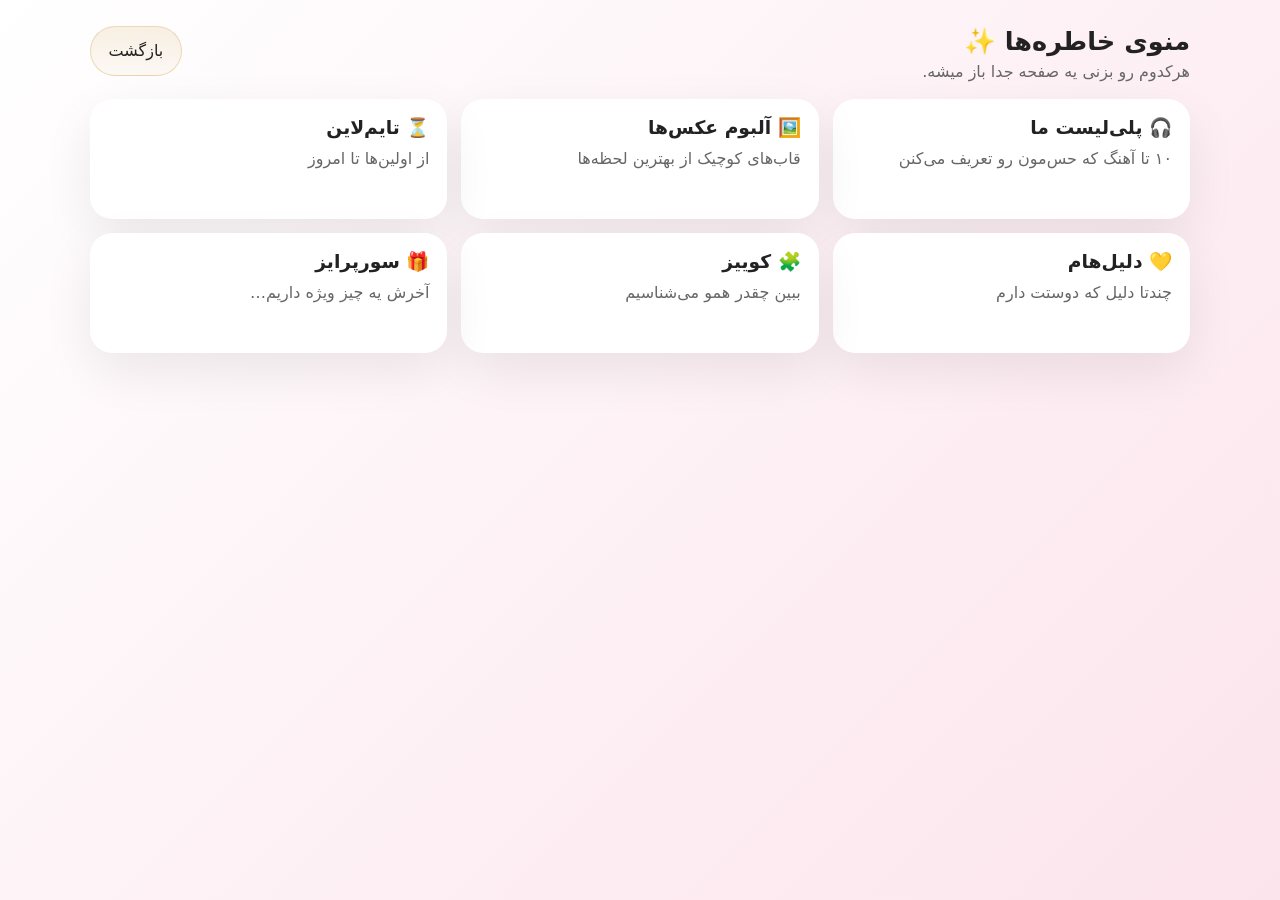
==== 01_Home/index.html @ 7208b453 "Initial Commit" ====
<!doctype html>
<html lang="fa" dir="rtl">
<head>
  <meta charset="UTF-8" />
  <meta name="viewport" content="width=device-width, initial-scale=1.0" />
  <title>منوی سالگرد</title>

  <link rel="stylesheet" href="../Shared/css/theme.css">
  <link rel="stylesheet" href="../Shared/css/base.css">
  <link rel="stylesheet" href="./style.css">
</head>
<body>
  <header class="container header">
    <div>
      <h2 class="h-title">منوی خاطره‌ها ✨</h2>
      <p class="h-sub">هرکدوم رو بزنی یه صفحه جدا باز میشه.</p>
    </div>
    <a class="btn" href="../index.html">بازگشت</a>
  </header>

  <main class="container">
    <section class="grid cols-3">
      <a class="card glass" href="../02_Playlist/index.html">
        <h3>🎧 پلی‌لیست ما</h3>
        <p>۱۰ تا آهنگ که حس‌مون رو تعریف می‌کنن</p>
      </a>

      <a class="card glass" href="../03_Gallery/index.html">
        <h3>🖼️ آلبوم عکس‌ها</h3>
        <p>قاب‌های کوچیک از بهترین لحظه‌ها</p>
      </a>

      <a class="card glass" href="../04_Timeline/index.html">
        <h3>⏳ تایم‌لاین</h3>
        <p>از اولین‌ها تا امروز</p>
      </a>

      <a class="card glass" href="../05_Reasons/index.html">
        <h3>💛 دلیل‌هام</h3>
        <p>چندتا دلیل که دوستت دارم</p>
      </a>

      <a class="card glass" href="../06_Quiz/index.html">
        <h3>🧩 کوییز</h3>
        <p>ببین چقدر همو می‌شناسیم</p>
      </a>

      <a class="card glass" href="../07_Surprise/index.html">
        <h3>🎁 سورپرایز</h3>
        <p>آخرش یه چیز ویژه داریم…</p>
      </a>
    </section>
  </main>

  <script type="module" src="./script.js"></script>
</body>
</html>
---- Shared/css/theme.css ----
/* :root{
  --bg: #0b0b0e;
  --text: rgba(255,255,255,.92);
  --muted: rgba(255,255,255,.72);

  --gold: #d7b46a;
  --gold-2: #b99244;

  --card: rgba(255,255,255,.08);
  --card-border: rgba(255,255,255,.14);

  --shadow: 0 18px 50px rgba(0,0,0,.45);
  --radius: 18px;
} */
 :root{
  --bg1: #ffffff;
  --bg2: #fce4ec;    /* صورتی خیلی کمرنگ */
  --accent: #f7c8d8; /* رز لطیف */
  --accent2: #cfe9ff;/* آبی آسمونی لطیف */

  --text: #222;
  --muted: #666;

  --card: #ffffff;
  --shadow: 0 18px 50px rgba(0,0,0,0.08);
  --radius: 22px;
}
---- Shared/css/base.css ----
*{ box-sizing:border-box; }
html,body{ height:100%; }
body{
  margin:0;
  font-family: ui-sans-serif, system-ui, -apple-system, "Segoe UI", Roboto, Arial;
  color: var(--text);
  background: linear-gradient(135deg, var(--bg1), var(--bg2));
}

a{ color: inherit; text-decoration: none; }
button{ font: inherit; }

.container{
  width:min(1100px, 92vw);
  margin:0 auto;
}

.glass{
  background: var(--card);
  border: 1px solid var(--card-border);
  backdrop-filter: blur(10px);
  -webkit-backdrop-filter: blur(10px);
  border-radius: var(--radius);
  box-shadow: var(--shadow);
}

.btn{
  display:inline-flex;
  align-items:center;
  justify-content:center;
  gap:.6rem;
  padding: .9rem 1.1rem;
  border-radius: 999px;
  border: 1px solid rgba(215,180,106,.45);
  background: linear-gradient(180deg, rgba(215,180,106,.18), rgba(215,180,106,.06));
  color: var(--text);
  cursor:pointer;
  transition: transform .15s ease, border-color .15s ease, background .15s ease;
}
.btn:hover{
  transform: translateY(-1px);
  border-color: rgba(215,180,106,.75);
  background: linear-gradient(180deg, rgba(215,180,106,.24), rgba(215,180,106,.08));
}
.btn:active{ transform: translateY(0); }

.badge{
  display:inline-flex;
  gap:.45rem;
  align-items:center;
  padding: .35rem .6rem;
  border-radius: 999px;
  border: 1px solid rgba(255,255,255,.14);
  background: rgba(0,0,0,.18);
  color: var(--muted);
  font-size:.9rem;
}

.grid{
  display:grid;
  gap: 14px;
}
@media (min-width: 820px){
  .grid.cols-2{ grid-template-columns: repeat(2, 1fr); }
  .grid.cols-3{ grid-template-columns: repeat(3, 1fr); }
}
---- 01_Home/style.css ----
body{ padding: 26px 0 46px; }

.header{
  display:flex;
  align-items:flex-start;
  justify-content: space-between;
  gap: 14px;
  margin-bottom: 18px;
}

.h-title{ margin:0; font-size: 1.6rem; }
.h-sub{ margin:.35rem 0 0; color: var(--muted); }

.card{
  padding: 18px;
  min-height: 120px;
  transition: transform .15s ease, border-color .15s ease;
}
.card:hover{
  transform: translateY(-2px);
  border-color: rgba(215,180,106,.35);
}
.card h3{ margin:0 0 6px; }
.card p{ margin:0; color: var(--muted); line-height: 1.7; }
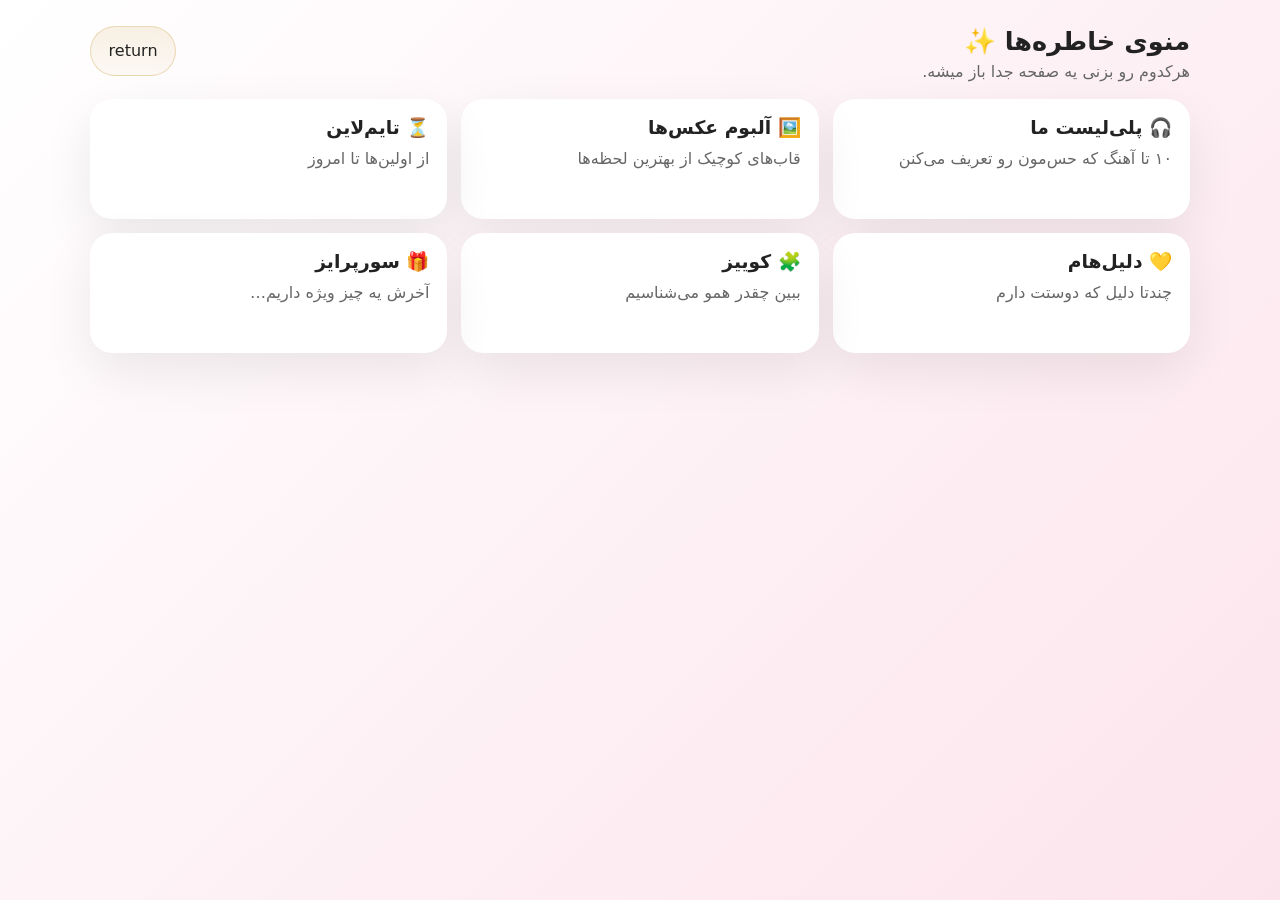
==== commit 810c4331: "First" ====
--- a/01_Home/index.html
+++ b/01_Home/index.html
@@ -15,7 +15,7 @@
       <h2 class="h-title">منوی خاطره‌ها ✨</h2>
       <p class="h-sub">هرکدوم رو بزنی یه صفحه جدا باز میشه.</p>
     </div>
-    <a class="btn" href="../index.html">بازگشت</a>
+    <a class="btn" href="../index.html">return</a>
   </header>
 
   <main class="container">
--- a/01_Home/style.css
+++ b/01_Home/style.css
@@ -18,7 +18,7 @@
 }
 .card:hover{
   transform: translateY(-2px);
-  border-color: rgba(215,180,106,.35);
+  border-color: rgba(230, 101, 189, 0.446);
 }
 .card h3{ margin:0 0 6px; }
 .card p{ margin:0; color: var(--muted); line-height: 1.7; }
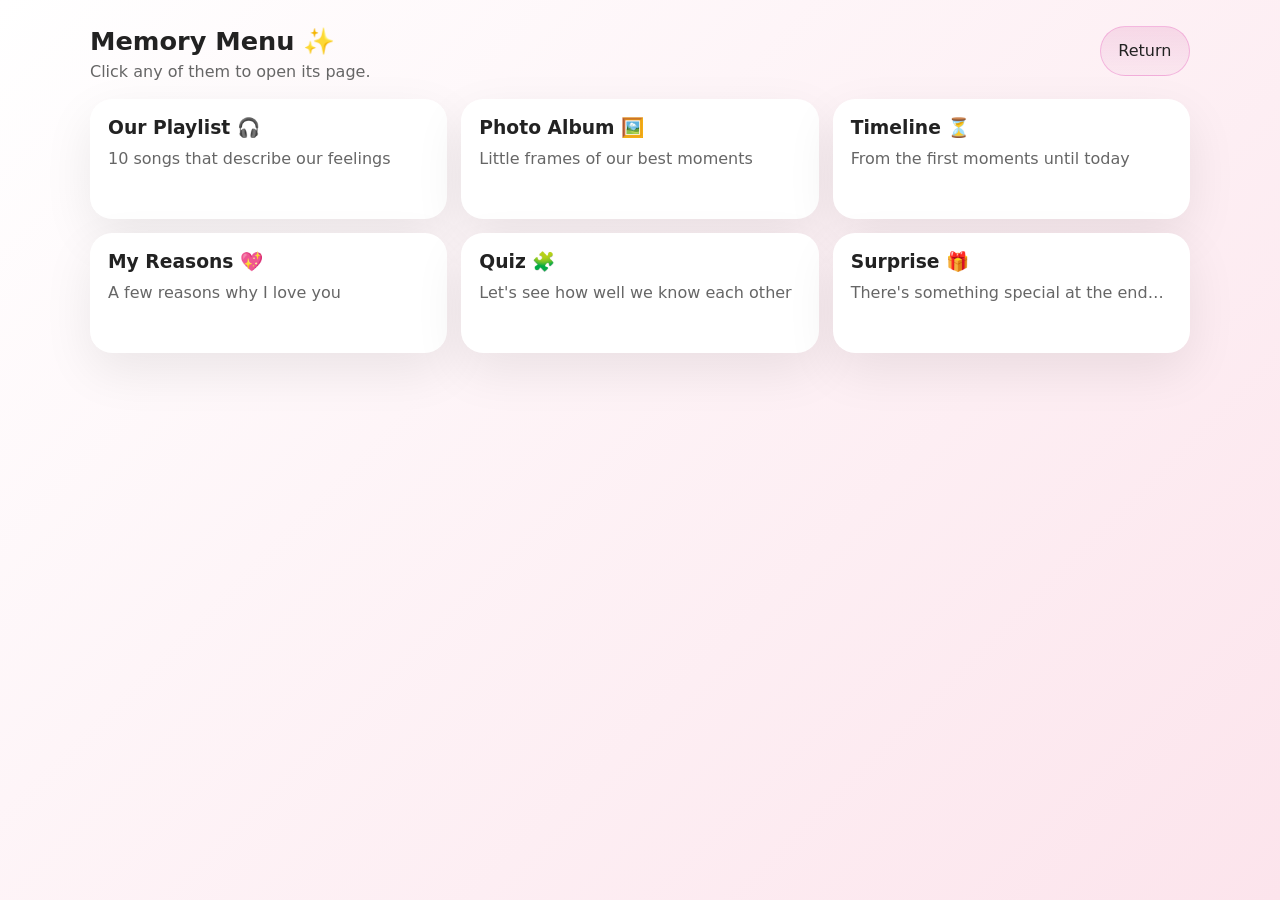
==== commit 074ecde5: "F" ====
--- a/01_Home/index.html
+++ b/01_Home/index.html
@@ -1,9 +1,9 @@
 <!doctype html>
-<html lang="fa" dir="rtl">
+<html lang="en" dir="ltr">
 <head>
   <meta charset="UTF-8" />
   <meta name="viewport" content="width=device-width, initial-scale=1.0" />
-  <title>منوی سالگرد</title>
+  <title>Anniversary Menu</title>
 
   <link rel="stylesheet" href="../Shared/css/theme.css">
   <link rel="stylesheet" href="../Shared/css/base.css">
@@ -12,42 +12,42 @@
 <body>
   <header class="container header">
     <div>
-      <h2 class="h-title">منوی خاطره‌ها ✨</h2>
-      <p class="h-sub">هرکدوم رو بزنی یه صفحه جدا باز میشه.</p>
+      <h2 class="h-title">Memory Menu ✨</h2>
+      <p class="h-sub">Click any of them to open its page.</p>
     </div>
-    <a class="btn" href="../index.html">return</a>
+    <a class="btn" href="../index.html">Return</a>
   </header>
 
   <main class="container">
     <section class="grid cols-3">
       <a class="card glass" href="../02_Playlist/index.html">
-        <h3>🎧 پلی‌لیست ما</h3>
-        <p>۱۰ تا آهنگ که حس‌مون رو تعریف می‌کنن</p>
+        <h3>Our Playlist 🎧</h3>
+        <p>10 songs that describe our feelings</p>
       </a>
 
       <a class="card glass" href="../03_Gallery/index.html">
-        <h3>🖼️ آلبوم عکس‌ها</h3>
-        <p>قاب‌های کوچیک از بهترین لحظه‌ها</p>
+        <h3>Photo Album 🖼️</h3>
+        <p>Little frames of our best moments</p>
       </a>
 
       <a class="card glass" href="../04_Timeline/index.html">
-        <h3>⏳ تایم‌لاین</h3>
-        <p>از اولین‌ها تا امروز</p>
+        <h3>Timeline ⏳</h3>
+        <p>From the first moments until today</p>
       </a>
 
       <a class="card glass" href="../05_Reasons/index.html">
-        <h3>💛 دلیل‌هام</h3>
-        <p>چندتا دلیل که دوستت دارم</p>
+        <h3>My Reasons 💖</h3>
+        <p>A few reasons why I love you</p>
       </a>
 
       <a class="card glass" href="../06_Quiz/index.html">
-        <h3>🧩 کوییز</h3>
-        <p>ببین چقدر همو می‌شناسیم</p>
+        <h3>Quiz 🧩</h3>
+        <p>Let's see how well we know each other</p>
       </a>
 
       <a class="card glass" href="../07_Surprise/index.html">
-        <h3>🎁 سورپرایز</h3>
-        <p>آخرش یه چیز ویژه داریم…</p>
+        <h3>Surprise 🎁</h3>
+        <p>There's something special at the end…</p>
       </a>
     </section>
   </main>
--- a/Shared/css/base.css
+++ b/Shared/css/base.css
@@ -31,16 +31,16 @@
   gap:.6rem;
   padding: .9rem 1.1rem;
   border-radius: 999px;
-  border: 1px solid rgba(215,180,106,.45);
-  background: linear-gradient(180deg, rgba(215,180,106,.18), rgba(215,180,106,.06));
+  border: 1px solid rgba(234, 123, 200, 0.45);
+  background: linear-gradient(180deg, rgba(215, 106, 171, 0.18), rgba(205, 89, 168, 0.06));
   color: var(--text);
   cursor:pointer;
   transition: transform .15s ease, border-color .15s ease, background .15s ease;
 }
 .btn:hover{
   transform: translateY(-1px);
-  border-color: rgba(215,180,106,.75);
-  background: linear-gradient(180deg, rgba(215,180,106,.24), rgba(215,180,106,.08));
+  border-color: rgba(215, 106, 179, 0.75);
+  background: linear-gradient(180deg, rgba(229, 102, 212, 0.439), rgba(215,180,106,.08));
 }
 .btn:active{ transform: translateY(0); }
 
